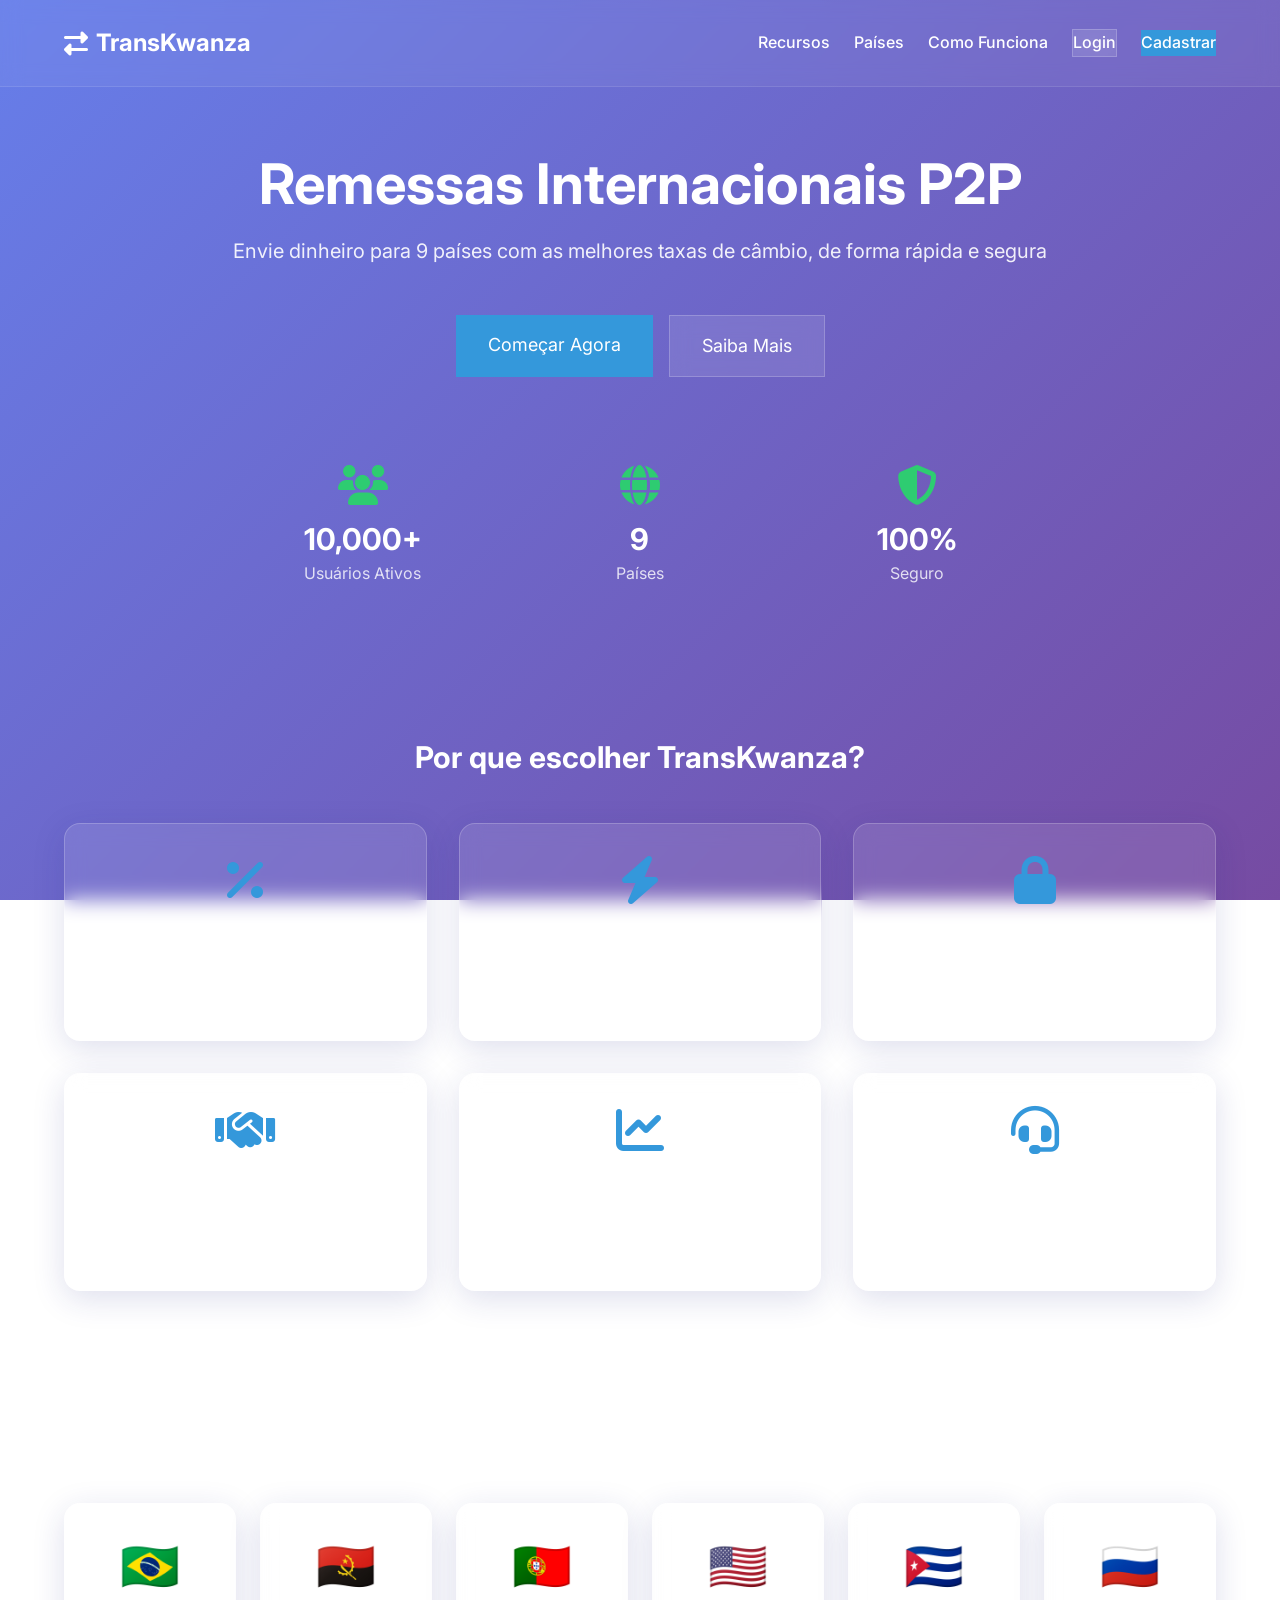
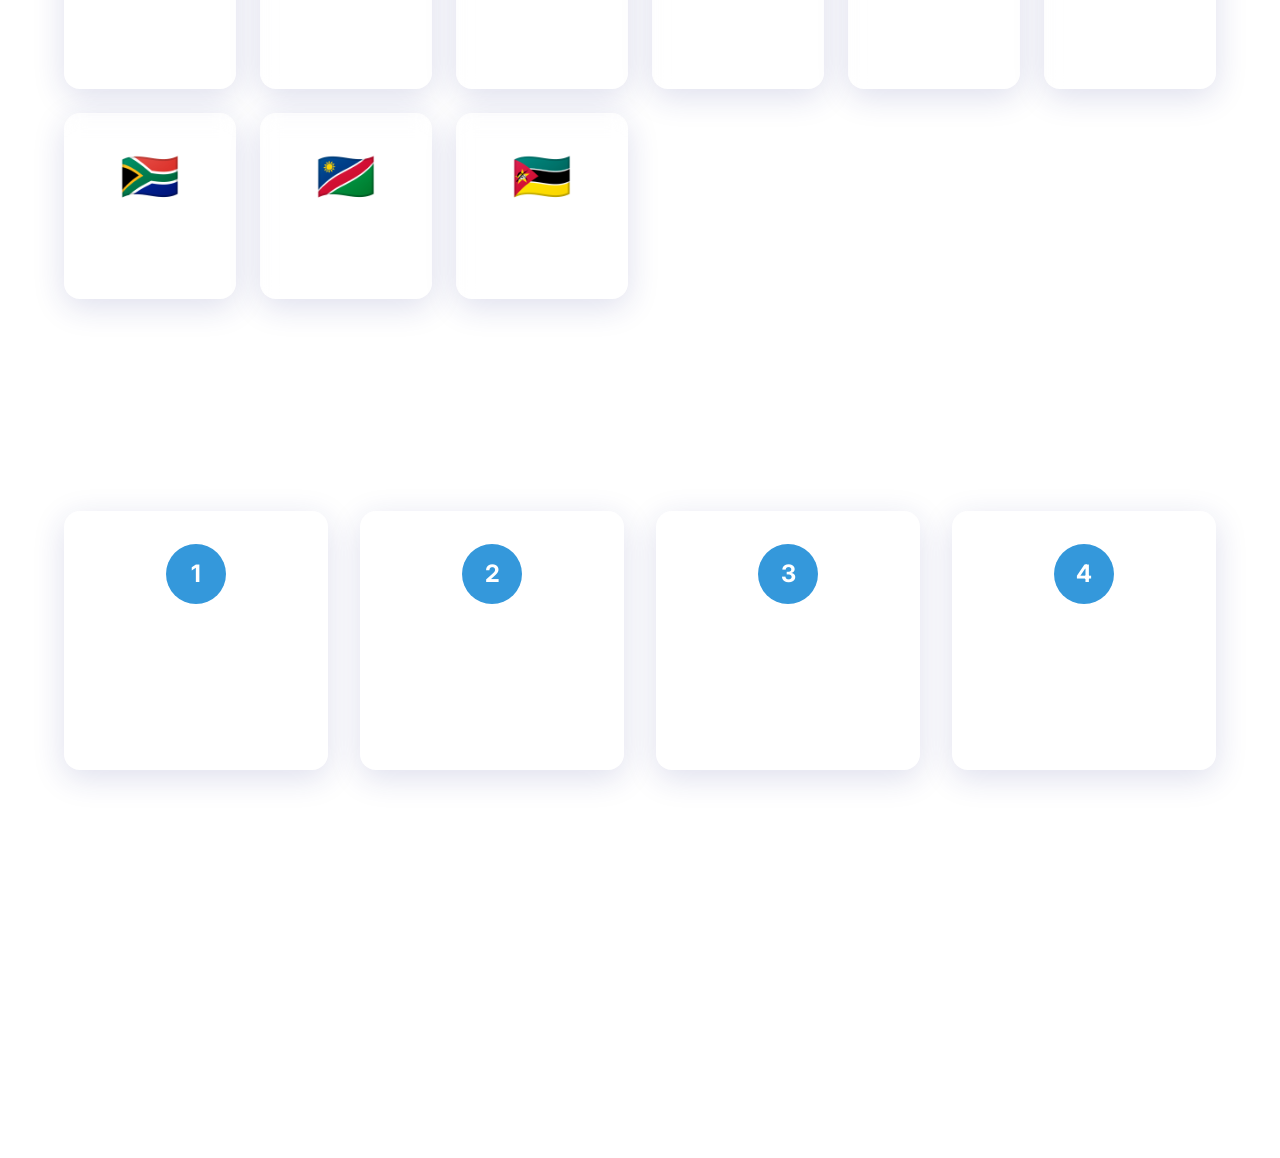
==== public_html/index.html @ 3e9f4a1c "feat: Implementação inicial do sistema TransKwanza P2P de Remessas Este commit implementa a base com" ====
<!DOCTYPE html>
<html lang="pt-BR">
<head>
    <meta charset="UTF-8">
    <meta name="viewport" content="width=device-width, initial-scale=1.0">
    <meta name="description" content="TransKwanza - Plataforma P2P de Remessas Internacionais. Envie dinheiro para 9 países com as melhores taxas.">
    <title>TransKwanza - Remessas P2P Internacionais</title>

    <!-- Fonts -->
    <link rel="preconnect" href="https://fonts.googleapis.com">
    <link rel="preconnect" href="https://fonts.gstatic.com" crossorigin>
    <link href="https://fonts.googleapis.com/css2?family=Inter:wght@400;500;600;700&display=swap" rel="stylesheet">

    <!-- Font Awesome -->
    <link rel="stylesheet" href="https://cdnjs.cloudflare.com/ajax/libs/font-awesome/6.4.0/css/all.min.css">

    <!-- Styles -->
    <link rel="stylesheet" href="css/theme.css">
    <link rel="stylesheet" href="css/style.css">
</head>
<body>
    <!-- Header -->
    <header class="header">
        <div class="container">
            <div class="header-content">
                <div class="logo">
                    <i class="fas fa-exchange-alt"></i>
                    <span>TransKwanza</span>
                </div>
                <nav class="nav">
                    <a href="#features">Recursos</a>
                    <a href="#countries">Países</a>
                    <a href="#how-it-works">Como Funciona</a>
                    <a href="login.html" class="btn-secondary">Login</a>
                    <a href="cadastro.html" class="btn-primary">Cadastrar</a>
                </nav>
            </div>
        </div>
    </header>

    <!-- Hero Section -->
    <section class="hero">
        <div class="container">
            <div class="hero-content">
                <h1>Remessas Internacionais P2P</h1>
                <p class="hero-subtitle">Envie dinheiro para 9 países com as melhores taxas de câmbio, de forma rápida e segura</p>
                <div class="hero-buttons">
                    <a href="cadastro.html" class="btn-primary btn-large">Começar Agora</a>
                    <a href="#how-it-works" class="btn-secondary btn-large">Saiba Mais</a>
                </div>
                <div class="hero-stats">
                    <div class="stat">
                        <i class="fas fa-users"></i>
                        <h3>10,000+</h3>
                        <p>Usuários Ativos</p>
                    </div>
                    <div class="stat">
                        <i class="fas fa-globe"></i>
                        <h3>9</h3>
                        <p>Países</p>
                    </div>
                    <div class="stat">
                        <i class="fas fa-shield-alt"></i>
                        <h3>100%</h3>
                        <p>Seguro</p>
                    </div>
                </div>
            </div>
        </div>
    </section>

    <!-- Features -->
    <section id="features" class="features">
        <div class="container">
            <h2 class="section-title">Por que escolher TransKwanza?</h2>
            <div class="features-grid">
                <div class="feature-card glass-card">
                    <i class="fas fa-percentage"></i>
                    <h3>Taxas Baixas</h3>
                    <p>Apenas 3% de taxa em todas as transações</p>
                </div>
                <div class="feature-card glass-card">
                    <i class="fas fa-bolt"></i>
                    <h3>Rápido e Fácil</h3>
                    <p>Transações aprovadas em até 24 horas</p>
                </div>
                <div class="feature-card glass-card">
                    <i class="fas fa-lock"></i>
                    <h3>Seguro</h3>
                    <p>Sistema KYC e anti-fraude integrado</p>
                </div>
                <div class="feature-card glass-card">
                    <i class="fas fa-handshake"></i>
                    <h3>P2P</h3>
                    <p>Conecte-se diretamente com outros usuários</p>
                </div>
                <div class="feature-card glass-card">
                    <i class="fas fa-chart-line"></i>
                    <h3>Melhores Taxas</h3>
                    <p>Você define sua taxa de câmbio</p>
                </div>
                <div class="feature-card glass-card">
                    <i class="fas fa-headset"></i>
                    <h3>Suporte 24/7</h3>
                    <p>Equipe pronta para ajudar</p>
                </div>
            </div>
        </div>
    </section>

    <!-- Countries -->
    <section id="countries" class="countries">
        <div class="container">
            <h2 class="section-title">9 Países Suportados</h2>
            <div class="countries-grid">
                <div class="country-card glass-card">
                    <span class="flag">🇧🇷</span>
                    <h3>Brasil</h3>
                    <p>BRL - R$</p>
                </div>
                <div class="country-card glass-card">
                    <span class="flag">🇦🇴</span>
                    <h3>Angola</h3>
                    <p>AOA - Kz</p>
                </div>
                <div class="country-card glass-card">
                    <span class="flag">🇵🇹</span>
                    <h3>Portugal</h3>
                    <p>EUR - €</p>
                </div>
                <div class="country-card glass-card">
                    <span class="flag">🇺🇸</span>
                    <h3>EUA</h3>
                    <p>USD - $</p>
                </div>
                <div class="country-card glass-card">
                    <span class="flag">🇨🇺</span>
                    <h3>Cuba</h3>
                    <p>CUP - $</p>
                </div>
                <div class="country-card glass-card">
                    <span class="flag">🇷🇺</span>
                    <h3>Rússia</h3>
                    <p>RUB - ₽</p>
                </div>
                <div class="country-card glass-card">
                    <span class="flag">🇿🇦</span>
                    <h3>África do Sul</h3>
                    <p>ZAR - R</p>
                </div>
                <div class="country-card glass-card">
                    <span class="flag">🇳🇦</span>
                    <h3>Namíbia</h3>
                    <p>NAD - $</p>
                </div>
                <div class="country-card glass-card">
                    <span class="flag">🇲🇿</span>
                    <h3>Moçambique</h3>
                    <p>MZN - MT</p>
                </div>
            </div>
        </div>
    </section>

    <!-- How it Works -->
    <section id="how-it-works" class="how-it-works">
        <div class="container">
            <h2 class="section-title">Como Funciona</h2>
            <div class="steps">
                <div class="step glass-card">
                    <div class="step-number">1</div>
                    <h3>Cadastre-se</h3>
                    <p>Crie sua conta gratuitamente em menos de 2 minutos</p>
                </div>
                <div class="step glass-card">
                    <div class="step-number">2</div>
                    <h3>Verifique sua Identidade</h3>
                    <p>Envie seus documentos para aprovação (KYC)</p>
                </div>
                <div class="step glass-card">
                    <div class="step-number">3</div>
                    <h3>Crie ou Aceite Ofertas</h3>
                    <p>Encontre a melhor taxa de câmbio P2P</p>
                </div>
                <div class="step glass-card">
                    <div class="step-number">4</div>
                    <h3>Realize a Transação</h3>
                    <p>Envie o dinheiro e aguarde confirmação</p>
                </div>
            </div>
        </div>
    </section>

    <!-- Footer -->
    <footer class="footer">
        <div class="container">
            <div class="footer-content">
                <div class="footer-section">
                    <h4>TransKwanza</h4>
                    <p>Remessas internacionais P2P simples e seguras</p>
                </div>
                <div class="footer-section">
                    <h4>Links</h4>
                    <a href="termos.html">Termos de Uso</a>
                    <a href="privacidade.html">Privacidade</a>
                    <a href="suporte.html">Suporte</a>
                </div>
                <div class="footer-section">
                    <h4>Redes Sociais</h4>
                    <div class="social-links">
                        <a href="#"><i class="fab fa-facebook"></i></a>
                        <a href="#"><i class="fab fa-instagram"></i></a>
                        <a href="#"><i class="fab fa-twitter"></i></a>
                    </div>
                </div>
            </div>
            <div class="footer-bottom">
                <p>&copy; 2024 TransKwanza. Todos os direitos reservados.</p>
            </div>
        </div>
    </footer>

    <script src="js/main.js"></script>
</body>
</html>
---- public_html/css/theme.css ----
/**
 * TRANSKWANZA - Theme Variables
 * Cores, fontes e variáveis globais
 */

:root {
    /* Cores Primárias */
    --primary-color: #3498db;
    --primary-dark: #2980b9;
    --primary-light: #5dade2;

    /* Cores Secundárias */
    --secondary-color: #2ecc71;
    --secondary-dark: #27ae60;
    --secondary-light: #58d68d;

    /* Cores de Sistema */
    --error-color: #e74c3c;
    --warning-color: #f39c12;
    --info-color: #3498db;
    --success-color: #2ecc71;

    /* Cores Neutras */
    --gray-100: #f8f9fa;
    --gray-200: #e9ecef;
    --gray-300: #dee2e6;
    --gray-400: #ced4da;
    --gray-500: #adb5bd;
    --gray-600: #6c757d;
    --gray-700: #495057;
    --gray-800: #343a40;
    --gray-900: #212529;

    /* Background */
    --bg-gradient-start: #667eea;
    --bg-gradient-end: #764ba2;
    --bg-gradient: linear-gradient(135deg, var(--bg-gradient-start) 0%, var(--bg-gradient-end) 100%);

    /* Glass Effect */
    --glass-bg: rgba(255, 255, 255, 0.1);
    --glass-border: rgba(255, 255, 255, 0.2);
    --glass-shadow: 0 8px 32px 0 rgba(31, 38, 135, 0.15);
    --glass-blur: 10px;

    /* Tipografia */
    --font-family: 'Inter', -apple-system, BlinkMacSystemFont, 'Segoe UI', Roboto, sans-serif;
    --font-size-xs: 0.75rem;    /* 12px */
    --font-size-sm: 0.875rem;   /* 14px */
    --font-size-base: 1rem;     /* 16px */
    --font-size-lg: 1.125rem;   /* 18px */
    --font-size-xl: 1.25rem;    /* 20px */
    --font-size-2xl: 1.5rem;    /* 24px */
    --font-size-3xl: 1.875rem;  /* 30px */
    --font-size-4xl: 2.25rem;   /* 36px */

    --font-weight-normal: 400;
    --font-weight-medium: 500;
    --font-weight-semibold: 600;
    --font-weight-bold: 700;

    /* Espaçamento */
    --spacing-xs: 0.25rem;    /* 4px */
    --spacing-sm: 0.5rem;     /* 8px */
    --spacing-md: 1rem;       /* 16px */
    --spacing-lg: 1.5rem;     /* 24px */
    --spacing-xl: 2rem;       /* 32px */
    --spacing-2xl: 3rem;      /* 48px */
    --spacing-3xl: 4rem;      /* 64px */

    /* Border Radius */
    --radius-sm: 0.25rem;     /* 4px */
    --radius-md: 0.5rem;      /* 8px */
    --radius-lg: 1rem;        /* 16px */
    --radius-xl: 1.5rem;      /* 24px */
    --radius-full: 9999px;

    /* Shadows */
    --shadow-sm: 0 1px 2px 0 rgba(0, 0, 0, 0.05);
    --shadow-md: 0 4px 6px -1px rgba(0, 0, 0, 0.1), 0 2px 4px -1px rgba(0, 0, 0, 0.06);
    --shadow-lg: 0 10px 15px -3px rgba(0, 0, 0, 0.1), 0 4px 6px -2px rgba(0, 0, 0, 0.05);
    --shadow-xl: 0 20px 25px -5px rgba(0, 0, 0, 0.1), 0 10px 10px -5px rgba(0, 0, 0, 0.04);

    /* Transitions */
    --transition-fast: 150ms ease-in-out;
    --transition-base: 300ms ease-in-out;
    --transition-slow: 500ms ease-in-out;

    /* Z-Index */
    --z-dropdown: 1000;
    --z-sticky: 1020;
    --z-fixed: 1030;
    --z-modal-backdrop: 1040;
    --z-modal: 1050;
    --z-popover: 1060;
    --z-tooltip: 1070;
}

/* Dark Theme (futuro) */
[data-theme="dark"] {
    --bg-gradient-start: #2c3e50;
    --bg-gradient-end: #3498db;
    --glass-bg: rgba(0, 0, 0, 0.3);
}
---- public_html/css/style.css ----
/**
 * TRANSKWANZA - Global Styles
 * Estilos globais + Glassmorphism Design
 */

/* ============================================
   RESET & BASE
   ============================================ */
*, *::before, *::after {
    box-sizing: border-box;
    margin: 0;
    padding: 0;
}

html {
    scroll-behavior: smooth;
}

body {
    font-family: var(--font-family);
    font-size: var(--font-size-base);
    line-height: 1.6;
    color: var(--gray-900);
    background: var(--bg-gradient);
    background-attachment: fixed;
    min-height: 100vh;
}

/* ============================================
   GLASS MORPHISM
   ============================================ */
.glass-card {
    background: var(--glass-bg);
    backdrop-filter: blur(var(--glass-blur));
    -webkit-backdrop-filter: blur(var(--glass-blur));
    border: 1px solid var(--glass-border);
    border-radius: var(--radius-lg);
    box-shadow: var(--glass-shadow);
    transition: transform var(--transition-base), box-shadow var(--transition-base);
}

.glass-card:hover {
    transform: translateY(-2px);
    box-shadow: 0 12px 40px 0 rgba(31, 38, 135, 0.2);
}

/* ============================================
   CONTAINER & LAYOUT
   ============================================ */
.container {
    width: 100%;
    max-width: 1200px;
    margin: 0 auto;
    padding: 0 var(--spacing-lg);
}

/* ============================================
   TYPOGRAPHY
   ============================================ */
h1, h2, h3, h4, h5, h6 {
    font-weight: var(--font-weight-bold);
    line-height: 1.2;
    margin-bottom: var(--spacing-md);
    color: #fff;
}

h1 { font-size: var(--font-size-4xl); }
h2 { font-size: var(--font-size-3xl); }
h3 { font-size: var(--font-size-2xl); }
h4 { font-size: var(--font-size-xl); }

p {
    margin-bottom: var(--spacing-md);
}

a {
    color: var(--primary-color);
    text-decoration: none;
    transition: color var(--transition-fast);
}

a:hover {
    color: var(--primary-dark);
}

/* ============================================
   BUTTONS
   ============================================ */
.btn {
    display: inline-flex;
    align-items: center;
    justify-content: center;
    gap: var(--spacing-sm);
    padding: var(--spacing-sm) var(--spacing-lg);
    font-size: var(--font-size-base);
    font-weight: var(--font-weight-medium);
    border-radius: var(--radius-md);
    border: none;
    cursor: pointer;
    transition: all var(--transition-base);
    text-align: center;
    white-space: nowrap;
}

.btn-primary {
    background: var(--primary-color);
    color: #fff;
}

.btn-primary:hover {
    background: var(--primary-dark);
    transform: translateY(-1px);
    box-shadow: var(--shadow-md);
}

.btn-secondary {
    background: var(--glass-bg);
    color: #fff;
    border: 1px solid var(--glass-border);
    backdrop-filter: blur(10px);
}

.btn-secondary:hover {
    background: rgba(255, 255, 255, 0.2);
}

.btn-large {
    padding: var(--spacing-md) var(--spacing-xl);
    font-size: var(--font-size-lg);
}

.btn-block {
    width: 100%;
}

/* ============================================
   HEADER
   ============================================ */
.header {
    padding: var(--spacing-lg) 0;
    position: sticky;
    top: 0;
    z-index: var(--z-sticky);
    background: rgba(255, 255, 255, 0.05);
    backdrop-filter: blur(10px);
    border-bottom: 1px solid rgba(255, 255, 255, 0.1);
}

.header-content {
    display: flex;
    justify-content: space-between;
    align-items: center;
}

.logo {
    display: flex;
    align-items: center;
    gap: var(--spacing-sm);
    font-size: var(--font-size-2xl);
    font-weight: var(--font-weight-bold);
    color: #fff;
}

.nav {
    display: flex;
    align-items: center;
    gap: var(--spacing-lg);
}

.nav a {
    color: #fff;
    font-weight: var(--font-weight-medium);
}

/* ============================================
   HERO SECTION
   ============================================ */
.hero {
    padding: var(--spacing-3xl) 0;
    text-align: center;
}

.hero-content h1 {
    font-size: 3.5rem;
    margin-bottom: var(--spacing-md);
}

.hero-subtitle {
    font-size: var(--font-size-xl);
    color: rgba(255, 255, 255, 0.9);
    margin-bottom: var(--spacing-2xl);
}

.hero-buttons {
    display: flex;
    gap: var(--spacing-md);
    justify-content: center;
    margin-bottom: var(--spacing-3xl);
}

.hero-stats {
    display: grid;
    grid-template-columns: repeat(3, 1fr);
    gap: var(--spacing-xl);
    max-width: 800px;
    margin: 0 auto;
}

.stat {
    padding: var(--spacing-lg);
}

.stat i {
    font-size: 2.5rem;
    color: var(--secondary-color);
    margin-bottom: var(--spacing-md);
}

.stat h3 {
    font-size: var(--font-size-3xl);
    margin-bottom: var(--spacing-xs);
}

.stat p {
    color: rgba(255, 255, 255, 0.8);
    margin: 0;
}

/* ============================================
   FEATURES SECTION
   ============================================ */
.features, .countries, .how-it-works {
    padding: var(--spacing-3xl) 0;
}

.section-title {
    text-align: center;
    margin-bottom: var(--spacing-2xl);
    font-size: var(--font-size-3xl);
}

.features-grid {
    display: grid;
    grid-template-columns: repeat(auto-fit, minmax(280px, 1fr));
    gap: var(--spacing-xl);
}

.feature-card {
    padding: var(--spacing-xl);
    text-align: center;
}

.feature-card i {
    font-size: 3rem;
    color: var(--primary-color);
    margin-bottom: var(--spacing-md);
}

.feature-card h3 {
    margin-bottom: var(--spacing-sm);
}

.feature-card p {
    color: rgba(255, 255, 255, 0.8);
    margin: 0;
}

/* ============================================
   COUNTRIES SECTION
   ============================================ */
.countries-grid {
    display: grid;
    grid-template-columns: repeat(auto-fit, minmax(150px, 1fr));
    gap: var(--spacing-lg);
}

.country-card {
    padding: var(--spacing-lg);
    text-align: center;
}

.flag {
    font-size: 3rem;
    display: block;
    margin-bottom: var(--spacing-sm);
}

.country-card h3 {
    font-size: var(--font-size-lg);
    margin-bottom: var(--spacing-xs);
}

.country-card p {
    color: rgba(255, 255, 255, 0.7);
    margin: 0;
}

/* ============================================
   HOW IT WORKS
   ============================================ */
.steps {
    display: grid;
    grid-template-columns: repeat(auto-fit, minmax(250px, 1fr));
    gap: var(--spacing-xl);
}

.step {
    padding: var(--spacing-xl);
    text-align: center;
    position: relative;
}

.step-number {
    width: 60px;
    height: 60px;
    background: var(--primary-color);
    border-radius: 50%;
    display: flex;
    align-items: center;
    justify-content: center;
    font-size: var(--font-size-2xl);
    font-weight: var(--font-weight-bold);
    color: #fff;
    margin: 0 auto var(--spacing-md);
}

.step h3 {
    margin-bottom: var(--spacing-sm);
}

.step p {
    color: rgba(255, 255, 255, 0.8);
    margin: 0;
}

/* ============================================
   FOOTER
   ============================================ */
.footer {
    padding: var(--spacing-2xl) 0;
    border-top: 1px solid rgba(255, 255, 255, 0.1);
    color: #fff;
}

.footer-content {
    display: grid;
    grid-template-columns: repeat(auto-fit, minmax(200px, 1fr));
    gap: var(--spacing-xl);
    margin-bottom: var(--spacing-xl);
}

.footer-section h4 {
    margin-bottom: var(--spacing-md);
}

.footer-section a {
    display: block;
    color: rgba(255, 255, 255, 0.8);
    margin-bottom: var(--spacing-xs);
}

.social-links {
    display: flex;
    gap: var(--spacing-md);
}

.social-links a {
    width: 40px;
    height: 40px;
    background: var(--glass-bg);
    border-radius: 50%;
    display: flex;
    align-items: center;
    justify-content: center;
    border: 1px solid var(--glass-border);
}

.footer-bottom {
    text-align: center;
    padding-top: var(--spacing-lg);
    border-top: 1px solid rgba(255, 255, 255, 0.1);
    color: rgba(255, 255, 255, 0.6);
}

/* ============================================
   FORMS
   ============================================ */
.form-group {
    margin-bottom: var(--spacing-lg);
}

label {
    display: block;
    margin-bottom: var(--spacing-xs);
    font-weight: var(--font-weight-medium);
    color: #fff;
}

.input-group {
    position: relative;
    display: flex;
    align-items: center;
}

.input-group i {
    position: absolute;
    left: var(--spacing-md);
    color: rgba(255, 255, 255, 0.5);
}

input, select, textarea {
    width: 100%;
    padding: var(--spacing-md);
    padding-left: var(--spacing-3xl);
    background: rgba(255, 255, 255, 0.1);
    border: 1px solid rgba(255, 255, 255, 0.2);
    border-radius: var(--radius-md);
    color: #fff;
    font-size: var(--font-size-base);
    transition: all var(--transition-base);
}

input::placeholder, select option {
    color: rgba(255, 255, 255, 0.5);
}

input:focus, select:focus, textarea:focus {
    outline: none;
    border-color: var(--primary-color);
    background: rgba(255, 255, 255, 0.15);
}

/* ============================================
   RESPONSIVE
   ============================================ */
@media (max-width: 768px) {
    .nav {
        display: none;
    }

    .hero-content h1 {
        font-size: 2.5rem;
    }

    .hero-stats {
        grid-template-columns: 1fr;
    }

    .hero-buttons {
        flex-direction: column;
    }

    .footer-content {
        grid-template-columns: 1fr;
    }
}
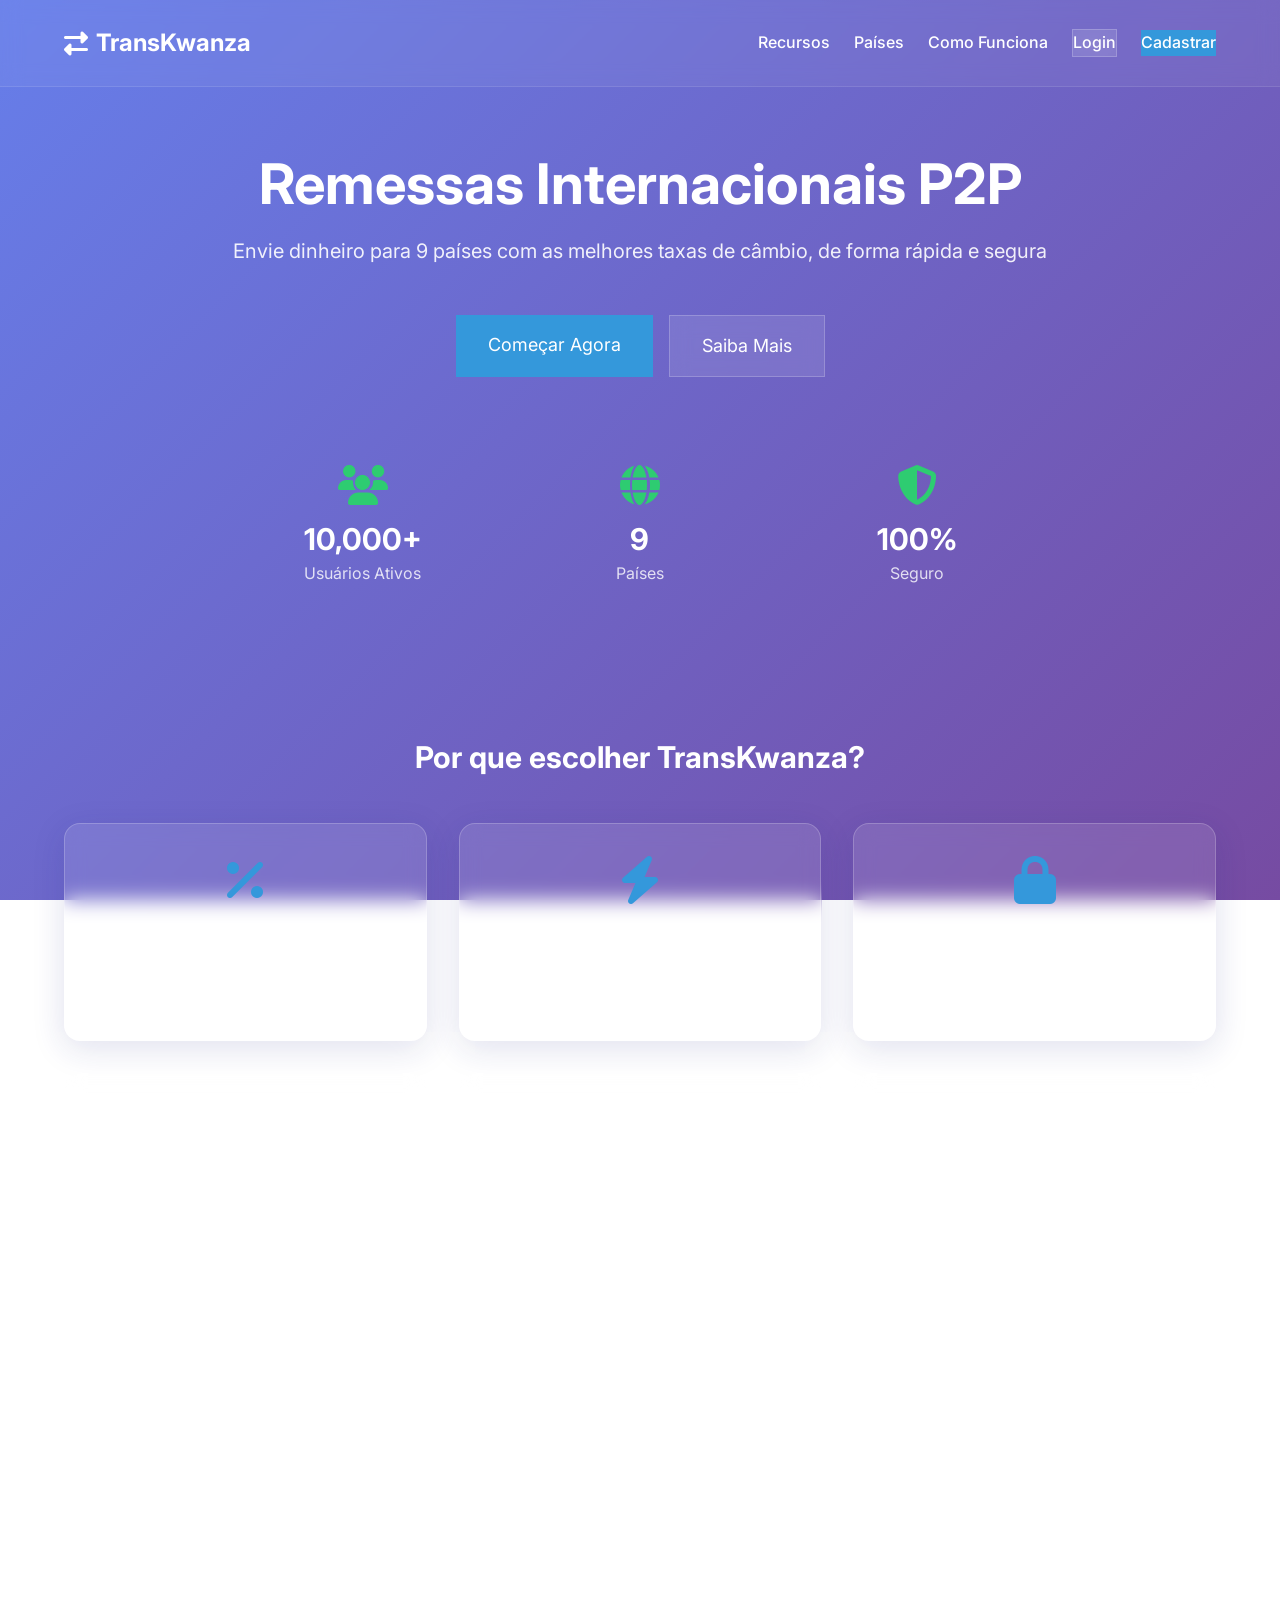
==== commit a66865cf: "feat: Sistema COMPLETO e PROFISSIONAL - TransKwanza P2P ✅ CALCULADORA DE CONVERSÃO EM TEMPO REAL - C" ====
--- a/public_html/index.html
+++ b/public_html/index.html
@@ -191,6 +191,46 @@
         </div>
     </section>
 
+    <!-- Currency Calculator -->
+    <section id="calculator" class="calculator-section">
+        <div class="container">
+            <h2 class="section-title">Calculadora de Conversão</h2>
+            <p style="text-align: center; color: rgba(255,255,255,0.8); margin-bottom: 2rem;">
+                Simule quanto você vai receber em tempo real
+            </p>
+
+            <div id="currencyCalculator" class="calculator-card glass-card">
+                <div class="calculator-inputs">
+                    <div class="input-group-calc">
+                        <label>Você envia:</label>
+                        <input type="number" id="calcAmount" min="1" step="0.01" placeholder="1000">
+                        <select id="calcFrom"></select>
+                    </div>
+
+                    <button id="swapCurrencies" class="swap-btn" title="Trocar moedas">
+                        <i class="fas fa-exchange-alt"></i>
+                    </button>
+
+                    <div class="input-group-calc">
+                        <label>Destinatário recebe:</label>
+                        <select id="calcTo"></select>
+                    </div>
+                </div>
+
+                <div id="calcResult" class="calc-result"></div>
+                <div id="calcRate" class="calc-info"></div>
+                <div id="calcFee" class="calc-info"></div>
+
+                <div style="text-align: center; margin-top: 2rem;">
+                    <a href="cadastro.html" class="btn-primary btn-large">
+                        <i class="fas fa-rocket"></i>
+                        Começar Agora
+                    </a>
+                </div>
+            </div>
+        </div>
+    </section>
+
     <!-- Footer -->
     <footer class="footer">
         <div class="container">
@@ -221,5 +261,6 @@
     </footer>
 
     <script src="js/main.js"></script>
+    <script src="js/currency.js"></script>
 </body>
 </html>
--- a/public_html/css/style.css
+++ b/public_html/css/style.css
@@ -431,6 +431,133 @@
 }
 
 /* ============================================
+   CALCULATOR SECTION
+   ============================================ */
+.calculator-section {
+    padding: var(--spacing-3xl) 0;
+}
+
+.calculator-card {
+    max-width: 700px;
+    margin: 0 auto;
+    padding: var(--spacing-2xl);
+}
+
+.calculator-inputs {
+    display: grid;
+    grid-template-columns: 1fr auto 1fr;
+    gap: var(--spacing-lg);
+    align-items: end;
+    margin-bottom: var(--spacing-xl);
+}
+
+.input-group-calc {
+    display: flex;
+    flex-direction: column;
+    gap: var(--spacing-sm);
+}
+
+.input-group-calc label {
+    font-weight: var(--font-weight-semibold);
+    color: rgba(255, 255, 255, 0.9);
+}
+
+.input-group-calc input,
+.input-group-calc select {
+    padding: var(--spacing-md);
+    background: rgba(255, 255, 255, 0.1);
+    border: 1px solid rgba(255, 255, 255, 0.2);
+    border-radius: var(--radius-md);
+    color: #fff;
+    font-size: var(--font-size-lg);
+}
+
+.swap-btn {
+    background: rgba(255, 255, 255, 0.1);
+    border: 1px solid rgba(255, 255, 255, 0.2);
+    border-radius: 50%;
+    width: 50px;
+    height: 50px;
+    display: flex;
+    align-items: center;
+    justify-content: center;
+    color: #fff;
+    cursor: pointer;
+    transition: all var(--transition-base);
+}
+
+.swap-btn:hover {
+    background: rgba(255, 255, 255, 0.2);
+    transform: rotate(180deg);
+}
+
+.calc-result {
+    background: rgba(255, 255, 255, 0.05);
+    padding: var(--spacing-xl);
+    border-radius: var(--radius-lg);
+    margin-bottom: var(--spacing-md);
+}
+
+.calc-result-box {
+    margin-bottom: var(--spacing-md);
+}
+
+.calc-result-box.highlight {
+    background: linear-gradient(135deg, var(--primary-color), var(--secondary-color));
+    padding: var(--spacing-lg);
+    border-radius: var(--radius-md);
+}
+
+.calc-label {
+    font-size: var(--font-size-sm);
+    color: rgba(255, 255, 255, 0.7);
+    margin-bottom: var(--spacing-xs);
+}
+
+.calc-label-small {
+    font-size: var(--font-size-xs);
+    color: rgba(255, 255, 255, 0.6);
+    margin: 0;
+}
+
+.calc-value {
+    font-size: var(--font-size-2xl);
+    font-weight: var(--font-weight-bold);
+    color: #fff;
+    margin: 0;
+}
+
+.calc-value-large {
+    font-size: var(--font-size-3xl);
+    font-weight: var(--font-weight-bold);
+    color: #fff;
+    margin: 0;
+}
+
+.calc-arrow {
+    text-align: center;
+    color: rgba(255, 255, 255, 0.5);
+    font-size: var(--font-size-2xl);
+    margin: var(--spacing-md) 0;
+}
+
+.calc-info {
+    background: rgba(255, 255, 255, 0.05);
+    padding: var(--spacing-md);
+    border-radius: var(--radius-md);
+    margin-bottom: var(--spacing-sm);
+    color: rgba(255, 255, 255, 0.8);
+    display: flex;
+    align-items: center;
+    gap: var(--spacing-sm);
+}
+
+.text-error {
+    color: var(--error-color);
+    text-align: center;
+}
+
+/* ============================================
    RESPONSIVE
    ============================================ */
 @media (max-width: 768px) {
@@ -450,6 +577,17 @@
         flex-direction: column;
     }
 
+    .calculator-inputs {
+        grid-template-columns: 1fr;
+        gap: var(--spacing-md);
+    }
+
+    .swap-btn {
+        width: 100%;
+        border-radius: var(--radius-md);
+        height: 40px;
+    }
+
     .footer-content {
         grid-template-columns: 1fr;
     }
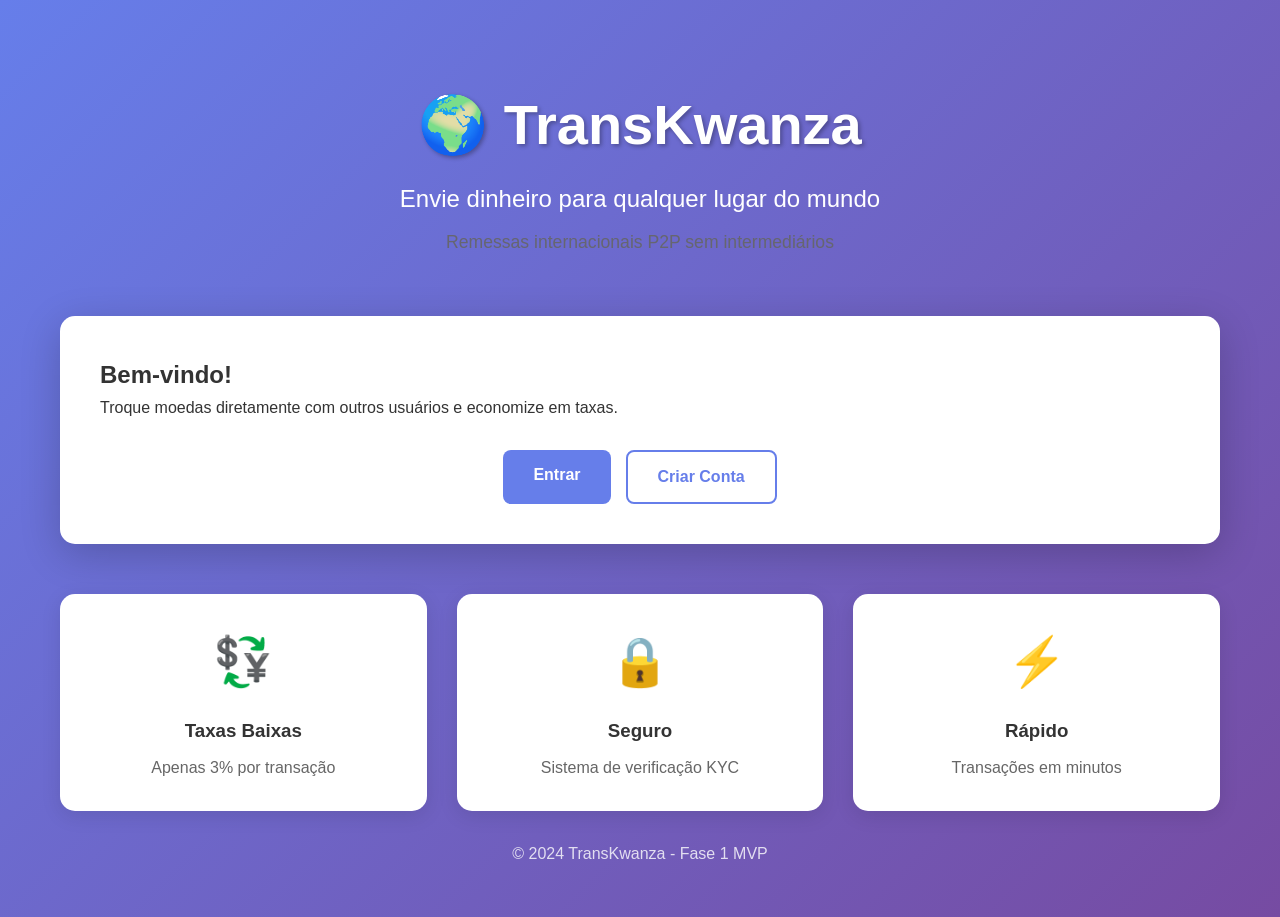
==== commit 480260e6: "feat: FASE 1 - Autenticação Básica (MVP Incremental) 🎯 RECOMEÇO COM ABORDAGEM MVP  Resetamos o proje" ====
--- a/public_html/index.html
+++ b/public_html/index.html
@@ -3,264 +3,50 @@
 <head>
     <meta charset="UTF-8">
     <meta name="viewport" content="width=device-width, initial-scale=1.0">
-    <meta name="description" content="TransKwanza - Plataforma P2P de Remessas Internacionais. Envie dinheiro para 9 países com as melhores taxas.">
-    <title>TransKwanza - Remessas P2P Internacionais</title>
-
-    <!-- Fonts -->
-    <link rel="preconnect" href="https://fonts.googleapis.com">
-    <link rel="preconnect" href="https://fonts.gstatic.com" crossorigin>
-    <link href="https://fonts.googleapis.com/css2?family=Inter:wght@400;500;600;700&display=swap" rel="stylesheet">
-
-    <!-- Font Awesome -->
-    <link rel="stylesheet" href="https://cdnjs.cloudflare.com/ajax/libs/font-awesome/6.4.0/css/all.min.css">
-
-    <!-- Styles -->
-    <link rel="stylesheet" href="css/theme.css">
+    <title>TransKwanza - Remessas P2P</title>
     <link rel="stylesheet" href="css/style.css">
 </head>
 <body>
-    <!-- Header -->
-    <header class="header">
-        <div class="container">
-            <div class="header-content">
-                <div class="logo">
-                    <i class="fas fa-exchange-alt"></i>
-                    <span>TransKwanza</span>
-                </div>
-                <nav class="nav">
-                    <a href="#features">Recursos</a>
-                    <a href="#countries">Países</a>
-                    <a href="#how-it-works">Como Funciona</a>
-                    <a href="login.html" class="btn-secondary">Login</a>
-                    <a href="cadastro.html" class="btn-primary">Cadastrar</a>
-                </nav>
-            </div>
-        </div>
-    </header>
+    <div class="container">
+        <header class="hero">
+            <h1>🌍 TransKwanza</h1>
+            <p class="tagline">Envie dinheiro para qualquer lugar do mundo</p>
+            <p class="subtitle">Remessas internacionais P2P sem intermediários</p>
+        </header>
 
-    <!-- Hero Section -->
-    <section class="hero">
-        <div class="container">
-            <div class="hero-content">
-                <h1>Remessas Internacionais P2P</h1>
-                <p class="hero-subtitle">Envie dinheiro para 9 países com as melhores taxas de câmbio, de forma rápida e segura</p>
-                <div class="hero-buttons">
-                    <a href="cadastro.html" class="btn-primary btn-large">Começar Agora</a>
-                    <a href="#how-it-works" class="btn-secondary btn-large">Saiba Mais</a>
-                </div>
-                <div class="hero-stats">
-                    <div class="stat">
-                        <i class="fas fa-users"></i>
-                        <h3>10,000+</h3>
-                        <p>Usuários Ativos</p>
-                    </div>
-                    <div class="stat">
-                        <i class="fas fa-globe"></i>
-                        <h3>9</h3>
-                        <p>Países</p>
-                    </div>
-                    <div class="stat">
-                        <i class="fas fa-shield-alt"></i>
-                        <h3>100%</h3>
-                        <p>Seguro</p>
-                    </div>
+        <main class="main-content">
+            <div class="card">
+                <h2>Bem-vindo!</h2>
+                <p>Troque moedas diretamente com outros usuários e economize em taxas.</p>
+
+                <div class="button-group">
+                    <a href="login.html" class="btn btn-primary">Entrar</a>
+                    <a href="cadastro.html" class="btn btn-secondary">Criar Conta</a>
                 </div>
             </div>
-        </div>
-    </section>
 
-    <!-- Features -->
-    <section id="features" class="features">
-        <div class="container">
-            <h2 class="section-title">Por que escolher TransKwanza?</h2>
-            <div class="features-grid">
-                <div class="feature-card glass-card">
-                    <i class="fas fa-percentage"></i>
+            <div class="features">
+                <div class="feature">
+                    <span class="icon">💱</span>
                     <h3>Taxas Baixas</h3>
-                    <p>Apenas 3% de taxa em todas as transações</p>
+                    <p>Apenas 3% por transação</p>
                 </div>
-                <div class="feature-card glass-card">
-                    <i class="fas fa-bolt"></i>
-                    <h3>Rápido e Fácil</h3>
-                    <p>Transações aprovadas em até 24 horas</p>
+                <div class="feature">
+                    <span class="icon">🔒</span>
+                    <h3>Seguro</h3>
+                    <p>Sistema de verificação KYC</p>
                 </div>
-                <div class="feature-card glass-card">
-                    <i class="fas fa-lock"></i>
-                    <h3>Seguro</h3>
-                    <p>Sistema KYC e anti-fraude integrado</p>
-                </div>
-                <div class="feature-card glass-card">
-                    <i class="fas fa-handshake"></i>
-                    <h3>P2P</h3>
-                    <p>Conecte-se diretamente com outros usuários</p>
-                </div>
-                <div class="feature-card glass-card">
-                    <i class="fas fa-chart-line"></i>
-                    <h3>Melhores Taxas</h3>
-                    <p>Você define sua taxa de câmbio</p>
-                </div>
-                <div class="feature-card glass-card">
-                    <i class="fas fa-headset"></i>
-                    <h3>Suporte 24/7</h3>
-                    <p>Equipe pronta para ajudar</p>
+                <div class="feature">
+                    <span class="icon">⚡</span>
+                    <h3>Rápido</h3>
+                    <p>Transações em minutos</p>
                 </div>
             </div>
-        </div>
-    </section>
+        </main>
 
-    <!-- Countries -->
-    <section id="countries" class="countries">
-        <div class="container">
-            <h2 class="section-title">9 Países Suportados</h2>
-            <div class="countries-grid">
-                <div class="country-card glass-card">
-                    <span class="flag">🇧🇷</span>
-                    <h3>Brasil</h3>
-                    <p>BRL - R$</p>
-                </div>
-                <div class="country-card glass-card">
-                    <span class="flag">🇦🇴</span>
-                    <h3>Angola</h3>
-                    <p>AOA - Kz</p>
-                </div>
-                <div class="country-card glass-card">
-                    <span class="flag">🇵🇹</span>
-                    <h3>Portugal</h3>
-                    <p>EUR - €</p>
-                </div>
-                <div class="country-card glass-card">
-                    <span class="flag">🇺🇸</span>
-                    <h3>EUA</h3>
-                    <p>USD - $</p>
-                </div>
-                <div class="country-card glass-card">
-                    <span class="flag">🇨🇺</span>
-                    <h3>Cuba</h3>
-                    <p>CUP - $</p>
-                </div>
-                <div class="country-card glass-card">
-                    <span class="flag">🇷🇺</span>
-                    <h3>Rússia</h3>
-                    <p>RUB - ₽</p>
-                </div>
-                <div class="country-card glass-card">
-                    <span class="flag">🇿🇦</span>
-                    <h3>África do Sul</h3>
-                    <p>ZAR - R</p>
-                </div>
-                <div class="country-card glass-card">
-                    <span class="flag">🇳🇦</span>
-                    <h3>Namíbia</h3>
-                    <p>NAD - $</p>
-                </div>
-                <div class="country-card glass-card">
-                    <span class="flag">🇲🇿</span>
-                    <h3>Moçambique</h3>
-                    <p>MZN - MT</p>
-                </div>
-            </div>
-        </div>
-    </section>
-
-    <!-- How it Works -->
-    <section id="how-it-works" class="how-it-works">
-        <div class="container">
-            <h2 class="section-title">Como Funciona</h2>
-            <div class="steps">
-                <div class="step glass-card">
-                    <div class="step-number">1</div>
-                    <h3>Cadastre-se</h3>
-                    <p>Crie sua conta gratuitamente em menos de 2 minutos</p>
-                </div>
-                <div class="step glass-card">
-                    <div class="step-number">2</div>
-                    <h3>Verifique sua Identidade</h3>
-                    <p>Envie seus documentos para aprovação (KYC)</p>
-                </div>
-                <div class="step glass-card">
-                    <div class="step-number">3</div>
-                    <h3>Crie ou Aceite Ofertas</h3>
-                    <p>Encontre a melhor taxa de câmbio P2P</p>
-                </div>
-                <div class="step glass-card">
-                    <div class="step-number">4</div>
-                    <h3>Realize a Transação</h3>
-                    <p>Envie o dinheiro e aguarde confirmação</p>
-                </div>
-            </div>
-        </div>
-    </section>
-
-    <!-- Currency Calculator -->
-    <section id="calculator" class="calculator-section">
-        <div class="container">
-            <h2 class="section-title">Calculadora de Conversão</h2>
-            <p style="text-align: center; color: rgba(255,255,255,0.8); margin-bottom: 2rem;">
-                Simule quanto você vai receber em tempo real
-            </p>
-
-            <div id="currencyCalculator" class="calculator-card glass-card">
-                <div class="calculator-inputs">
-                    <div class="input-group-calc">
-                        <label>Você envia:</label>
-                        <input type="number" id="calcAmount" min="1" step="0.01" placeholder="1000">
-                        <select id="calcFrom"></select>
-                    </div>
-
-                    <button id="swapCurrencies" class="swap-btn" title="Trocar moedas">
-                        <i class="fas fa-exchange-alt"></i>
-                    </button>
-
-                    <div class="input-group-calc">
-                        <label>Destinatário recebe:</label>
-                        <select id="calcTo"></select>
-                    </div>
-                </div>
-
-                <div id="calcResult" class="calc-result"></div>
-                <div id="calcRate" class="calc-info"></div>
-                <div id="calcFee" class="calc-info"></div>
-
-                <div style="text-align: center; margin-top: 2rem;">
-                    <a href="cadastro.html" class="btn-primary btn-large">
-                        <i class="fas fa-rocket"></i>
-                        Começar Agora
-                    </a>
-                </div>
-            </div>
-        </div>
-    </section>
-
-    <!-- Footer -->
-    <footer class="footer">
-        <div class="container">
-            <div class="footer-content">
-                <div class="footer-section">
-                    <h4>TransKwanza</h4>
-                    <p>Remessas internacionais P2P simples e seguras</p>
-                </div>
-                <div class="footer-section">
-                    <h4>Links</h4>
-                    <a href="termos.html">Termos de Uso</a>
-                    <a href="privacidade.html">Privacidade</a>
-                    <a href="suporte.html">Suporte</a>
-                </div>
-                <div class="footer-section">
-                    <h4>Redes Sociais</h4>
-                    <div class="social-links">
-                        <a href="#"><i class="fab fa-facebook"></i></a>
-                        <a href="#"><i class="fab fa-instagram"></i></a>
-                        <a href="#"><i class="fab fa-twitter"></i></a>
-                    </div>
-                </div>
-            </div>
-            <div class="footer-bottom">
-                <p>&copy; 2024 TransKwanza. Todos os direitos reservados.</p>
-            </div>
-        </div>
-    </footer>
-
-    <script src="js/main.js"></script>
-    <script src="js/currency.js"></script>
+        <footer>
+            <p>&copy; 2024 TransKwanza - Fase 1 MVP</p>
+        </footer>
+    </div>
 </body>
 </html>
--- a/public_html/css/style.css
+++ b/public_html/css/style.css
@@ -1,594 +1,314 @@
-/**
- * TRANSKWANZA - Global Styles
- * Estilos globais + Glassmorphism Design
- */
-
 /* ============================================
-   RESET & BASE
+   TRANSKWANZA - FASE 1: ESTILOS BÁSICOS
+   Design simples, bonito e responsivo
    ============================================ */
-*, *::before, *::after {
-    box-sizing: border-box;
+
+/* Reset e Base */
+* {
     margin: 0;
     padding: 0;
-}
-
-html {
-    scroll-behavior: smooth;
+    box-sizing: border-box;
 }
 
 body {
-    font-family: var(--font-family);
-    font-size: var(--font-size-base);
+    font-family: -apple-system, BlinkMacSystemFont, 'Segoe UI', Roboto, Oxygen, Ubuntu, Cantarell, sans-serif;
+    background: linear-gradient(135deg, #667eea 0%, #764ba2 100%);
+    min-height: 100vh;
+    color: #333;
     line-height: 1.6;
-    color: var(--gray-900);
-    background: var(--bg-gradient);
-    background-attachment: fixed;
-    min-height: 100vh;
-}
-
-/* ============================================
-   GLASS MORPHISM
-   ============================================ */
-.glass-card {
-    background: var(--glass-bg);
-    backdrop-filter: blur(var(--glass-blur));
-    -webkit-backdrop-filter: blur(var(--glass-blur));
-    border: 1px solid var(--glass-border);
-    border-radius: var(--radius-lg);
-    box-shadow: var(--glass-shadow);
-    transition: transform var(--transition-base), box-shadow var(--transition-base);
-}
-
-.glass-card:hover {
-    transform: translateY(-2px);
-    box-shadow: 0 12px 40px 0 rgba(31, 38, 135, 0.2);
-}
-
-/* ============================================
-   CONTAINER & LAYOUT
-   ============================================ */
+}
+
 .container {
-    width: 100%;
     max-width: 1200px;
     margin: 0 auto;
-    padding: 0 var(--spacing-lg);
-}
-
-/* ============================================
-   TYPOGRAPHY
-   ============================================ */
-h1, h2, h3, h4, h5, h6 {
-    font-weight: var(--font-weight-bold);
-    line-height: 1.2;
-    margin-bottom: var(--spacing-md);
-    color: #fff;
-}
-
-h1 { font-size: var(--font-size-4xl); }
-h2 { font-size: var(--font-size-3xl); }
-h3 { font-size: var(--font-size-2xl); }
-h4 { font-size: var(--font-size-xl); }
-
-p {
-    margin-bottom: var(--spacing-md);
-}
-
-a {
-    color: var(--primary-color);
+    padding: 20px;
+}
+
+/* Hero Section */
+.hero {
+    text-align: center;
+    padding: 60px 20px;
+    color: white;
+}
+
+.hero h1 {
+    font-size: 3.5rem;
+    margin-bottom: 10px;
+    text-shadow: 2px 2px 4px rgba(0,0,0,0.3);
+}
+
+.tagline {
+    font-size: 1.5rem;
+    margin-bottom: 10px;
+    font-weight: 300;
+}
+
+.subtitle {
+    font-size: 1.1rem;
+    opacity: 0.9;
+    color: #666;
+}
+
+/* Header Simples */
+.header-simple {
+    padding: 20px 0;
+    margin-bottom: 40px;
+}
+
+.header-simple .logo {
+    font-size: 1.8rem;
+    color: white;
     text-decoration: none;
-    transition: color var(--transition-fast);
-}
-
-a:hover {
-    color: var(--primary-dark);
-}
-
-/* ============================================
-   BUTTONS
-   ============================================ */
-.btn {
-    display: inline-flex;
-    align-items: center;
-    justify-content: center;
-    gap: var(--spacing-sm);
-    padding: var(--spacing-sm) var(--spacing-lg);
-    font-size: var(--font-size-base);
-    font-weight: var(--font-weight-medium);
-    border-radius: var(--radius-md);
-    border: none;
-    cursor: pointer;
-    transition: all var(--transition-base);
-    text-align: center;
-    white-space: nowrap;
-}
-
-.btn-primary {
-    background: var(--primary-color);
-    color: #fff;
-}
-
-.btn-primary:hover {
-    background: var(--primary-dark);
-    transform: translateY(-1px);
-    box-shadow: var(--shadow-md);
-}
-
-.btn-secondary {
-    background: var(--glass-bg);
-    color: #fff;
-    border: 1px solid var(--glass-border);
-    backdrop-filter: blur(10px);
-}
-
-.btn-secondary:hover {
-    background: rgba(255, 255, 255, 0.2);
-}
-
-.btn-large {
-    padding: var(--spacing-md) var(--spacing-xl);
-    font-size: var(--font-size-lg);
-}
-
-.btn-block {
-    width: 100%;
-}
-
-/* ============================================
-   HEADER
-   ============================================ */
-.header {
-    padding: var(--spacing-lg) 0;
-    position: sticky;
-    top: 0;
-    z-index: var(--z-sticky);
-    background: rgba(255, 255, 255, 0.05);
-    backdrop-filter: blur(10px);
-    border-bottom: 1px solid rgba(255, 255, 255, 0.1);
-}
-
-.header-content {
+    font-weight: bold;
+}
+
+/* Header Dashboard */
+.header-dashboard {
     display: flex;
     justify-content: space-between;
     align-items: center;
-}
-
-.logo {
+    padding: 20px;
+    background: white;
+    border-radius: 10px;
+    box-shadow: 0 2px 10px rgba(0,0,0,0.1);
+    margin-bottom: 30px;
+}
+
+.header-dashboard .logo {
+    font-size: 1.5rem;
+    font-weight: bold;
+    color: #667eea;
+}
+
+/* Cards */
+.card {
+    background: white;
+    border-radius: 15px;
+    padding: 40px;
+    box-shadow: 0 10px 40px rgba(0,0,0,0.2);
+    margin-bottom: 30px;
+}
+
+.auth-card {
+    max-width: 450px;
+    margin: 40px auto;
+}
+
+.auth-card h2 {
+    margin-bottom: 10px;
+    color: #333;
+}
+
+/* Formulários */
+.form-group {
+    margin-bottom: 20px;
+}
+
+.form-group label {
+    display: block;
+    margin-bottom: 8px;
+    color: #555;
+    font-weight: 500;
+}
+
+.form-group input,
+.form-group select {
+    width: 100%;
+    padding: 12px 15px;
+    border: 2px solid #e0e0e0;
+    border-radius: 8px;
+    font-size: 1rem;
+    transition: border-color 0.3s;
+}
+
+.form-group input:focus,
+.form-group select:focus {
+    outline: none;
+    border-color: #667eea;
+}
+
+/* Botões */
+.btn {
+    display: inline-block;
+    padding: 12px 30px;
+    border-radius: 8px;
+    text-decoration: none;
+    font-weight: 600;
+    cursor: pointer;
+    border: none;
+    font-size: 1rem;
+    transition: all 0.3s;
+}
+
+.btn-primary {
+    background: #667eea;
+    color: white;
+}
+
+.btn-primary:hover {
+    background: #5568d3;
+    transform: translateY(-2px);
+    box-shadow: 0 5px 15px rgba(102, 126, 234, 0.4);
+}
+
+.btn-secondary {
+    background: white;
+    color: #667eea;
+    border: 2px solid #667eea;
+}
+
+.btn-secondary:hover {
+    background: #667eea;
+    color: white;
+}
+
+.btn-block {
+    width: 100%;
+    margin-top: 10px;
+}
+
+.btn-small {
+    padding: 8px 20px;
+    font-size: 0.9rem;
+}
+
+.btn:disabled {
+    opacity: 0.6;
+    cursor: not-allowed;
+}
+
+.button-group {
     display: flex;
-    align-items: center;
-    gap: var(--spacing-sm);
-    font-size: var(--font-size-2xl);
-    font-weight: var(--font-weight-bold);
-    color: #fff;
-}
-
-.nav {
-    display: flex;
-    align-items: center;
-    gap: var(--spacing-lg);
-}
-
-.nav a {
-    color: #fff;
-    font-weight: var(--font-weight-medium);
-}
-
-/* ============================================
-   HERO SECTION
-   ============================================ */
-.hero {
-    padding: var(--spacing-3xl) 0;
+    gap: 15px;
+    margin-top: 30px;
+    justify-content: center;
+}
+
+/* Features Grid */
+.features {
+    display: grid;
+    grid-template-columns: repeat(auto-fit, minmax(250px, 1fr));
+    gap: 30px;
+    margin-top: 50px;
+}
+
+.feature {
+    background: white;
+    padding: 30px;
+    border-radius: 15px;
     text-align: center;
-}
-
-.hero-content h1 {
-    font-size: 3.5rem;
-    margin-bottom: var(--spacing-md);
-}
-
-.hero-subtitle {
-    font-size: var(--font-size-xl);
-    color: rgba(255, 255, 255, 0.9);
-    margin-bottom: var(--spacing-2xl);
-}
-
-.hero-buttons {
-    display: flex;
-    gap: var(--spacing-md);
-    justify-content: center;
-    margin-bottom: var(--spacing-3xl);
-}
-
-.hero-stats {
-    display: grid;
-    grid-template-columns: repeat(3, 1fr);
-    gap: var(--spacing-xl);
-    max-width: 800px;
-    margin: 0 auto;
-}
-
-.stat {
-    padding: var(--spacing-lg);
-}
-
-.stat i {
-    font-size: 2.5rem;
-    color: var(--secondary-color);
-    margin-bottom: var(--spacing-md);
-}
-
-.stat h3 {
-    font-size: var(--font-size-3xl);
-    margin-bottom: var(--spacing-xs);
-}
-
-.stat p {
-    color: rgba(255, 255, 255, 0.8);
-    margin: 0;
-}
-
-/* ============================================
-   FEATURES SECTION
-   ============================================ */
-.features, .countries, .how-it-works {
-    padding: var(--spacing-3xl) 0;
-}
-
-.section-title {
-    text-align: center;
-    margin-bottom: var(--spacing-2xl);
-    font-size: var(--font-size-3xl);
-}
-
-.features-grid {
-    display: grid;
-    grid-template-columns: repeat(auto-fit, minmax(280px, 1fr));
-    gap: var(--spacing-xl);
-}
-
-.feature-card {
-    padding: var(--spacing-xl);
-    text-align: center;
-}
-
-.feature-card i {
-    font-size: 3rem;
-    color: var(--primary-color);
-    margin-bottom: var(--spacing-md);
-}
-
-.feature-card h3 {
-    margin-bottom: var(--spacing-sm);
-}
-
-.feature-card p {
-    color: rgba(255, 255, 255, 0.8);
-    margin: 0;
-}
-
-/* ============================================
-   COUNTRIES SECTION
-   ============================================ */
-.countries-grid {
-    display: grid;
-    grid-template-columns: repeat(auto-fit, minmax(150px, 1fr));
-    gap: var(--spacing-lg);
-}
-
-.country-card {
-    padding: var(--spacing-lg);
-    text-align: center;
-}
-
-.flag {
+    box-shadow: 0 5px 20px rgba(0,0,0,0.1);
+}
+
+.feature .icon {
     font-size: 3rem;
     display: block;
-    margin-bottom: var(--spacing-sm);
-}
-
-.country-card h3 {
-    font-size: var(--font-size-lg);
-    margin-bottom: var(--spacing-xs);
-}
-
-.country-card p {
-    color: rgba(255, 255, 255, 0.7);
-    margin: 0;
-}
-
-/* ============================================
-   HOW IT WORKS
-   ============================================ */
-.steps {
-    display: grid;
-    grid-template-columns: repeat(auto-fit, minmax(250px, 1fr));
-    gap: var(--spacing-xl);
-}
-
-.step {
-    padding: var(--spacing-xl);
+    margin-bottom: 15px;
+}
+
+.feature h3 {
+    margin-bottom: 10px;
+    color: #333;
+}
+
+.feature p {
+    color: #666;
+}
+
+/* Mensagens */
+.message {
+    display: none;
+    padding: 12px 20px;
+    border-radius: 8px;
+    margin-top: 20px;
+    font-weight: 500;
+}
+
+.message.success {
+    background: #d4edda;
+    color: #155724;
+    border: 1px solid #c3e6cb;
+}
+
+.message.error {
+    background: #f8d7da;
+    color: #721c24;
+    border: 1px solid #f5c6cb;
+}
+
+/* Alertas */
+.alert {
+    padding: 20px;
+    border-radius: 10px;
+    margin-top: 20px;
+}
+
+.alert-info {
+    background: #e3f2fd;
+    border-left: 4px solid #2196f3;
+    color: #0d47a1;
+}
+
+.alert strong {
+    display: block;
+    margin-bottom: 5px;
+}
+
+/* User Info */
+.user-info {
+    background: #f8f9fa;
+    padding: 20px;
+    border-radius: 10px;
+    margin: 20px 0;
+}
+
+.user-info p {
+    margin-bottom: 10px;
+}
+
+/* Utilitários */
+.text-center {
     text-align: center;
-    position: relative;
-}
-
-.step-number {
-    width: 60px;
-    height: 60px;
-    background: var(--primary-color);
-    border-radius: 50%;
-    display: flex;
-    align-items: center;
-    justify-content: center;
-    font-size: var(--font-size-2xl);
-    font-weight: var(--font-weight-bold);
-    color: #fff;
-    margin: 0 auto var(--spacing-md);
-}
-
-.step h3 {
-    margin-bottom: var(--spacing-sm);
-}
-
-.step p {
-    color: rgba(255, 255, 255, 0.8);
-    margin: 0;
-}
-
-/* ============================================
-   FOOTER
-   ============================================ */
-.footer {
-    padding: var(--spacing-2xl) 0;
-    border-top: 1px solid rgba(255, 255, 255, 0.1);
-    color: #fff;
-}
-
-.footer-content {
-    display: grid;
-    grid-template-columns: repeat(auto-fit, minmax(200px, 1fr));
-    gap: var(--spacing-xl);
-    margin-bottom: var(--spacing-xl);
-}
-
-.footer-section h4 {
-    margin-bottom: var(--spacing-md);
-}
-
-.footer-section a {
-    display: block;
-    color: rgba(255, 255, 255, 0.8);
-    margin-bottom: var(--spacing-xs);
-}
-
-.social-links {
-    display: flex;
-    gap: var(--spacing-md);
-}
-
-.social-links a {
-    width: 40px;
-    height: 40px;
-    background: var(--glass-bg);
-    border-radius: 50%;
-    display: flex;
-    align-items: center;
-    justify-content: center;
-    border: 1px solid var(--glass-border);
-}
-
-.footer-bottom {
+}
+
+.mt-20 {
+    margin-top: 20px;
+}
+
+/* Footer */
+footer {
     text-align: center;
-    padding-top: var(--spacing-lg);
-    border-top: 1px solid rgba(255, 255, 255, 0.1);
-    color: rgba(255, 255, 255, 0.6);
-}
-
-/* ============================================
-   FORMS
-   ============================================ */
-.form-group {
-    margin-bottom: var(--spacing-lg);
-}
-
-label {
-    display: block;
-    margin-bottom: var(--spacing-xs);
-    font-weight: var(--font-weight-medium);
-    color: #fff;
-}
-
-.input-group {
-    position: relative;
-    display: flex;
-    align-items: center;
-}
-
-.input-group i {
-    position: absolute;
-    left: var(--spacing-md);
-    color: rgba(255, 255, 255, 0.5);
-}
-
-input, select, textarea {
-    width: 100%;
-    padding: var(--spacing-md);
-    padding-left: var(--spacing-3xl);
-    background: rgba(255, 255, 255, 0.1);
-    border: 1px solid rgba(255, 255, 255, 0.2);
-    border-radius: var(--radius-md);
-    color: #fff;
-    font-size: var(--font-size-base);
-    transition: all var(--transition-base);
-}
-
-input::placeholder, select option {
-    color: rgba(255, 255, 255, 0.5);
-}
-
-input:focus, select:focus, textarea:focus {
-    outline: none;
-    border-color: var(--primary-color);
-    background: rgba(255, 255, 255, 0.15);
-}
-
-/* ============================================
-   CALCULATOR SECTION
-   ============================================ */
-.calculator-section {
-    padding: var(--spacing-3xl) 0;
-}
-
-.calculator-card {
-    max-width: 700px;
-    margin: 0 auto;
-    padding: var(--spacing-2xl);
-}
-
-.calculator-inputs {
-    display: grid;
-    grid-template-columns: 1fr auto 1fr;
-    gap: var(--spacing-lg);
-    align-items: end;
-    margin-bottom: var(--spacing-xl);
-}
-
-.input-group-calc {
-    display: flex;
-    flex-direction: column;
-    gap: var(--spacing-sm);
-}
-
-.input-group-calc label {
-    font-weight: var(--font-weight-semibold);
-    color: rgba(255, 255, 255, 0.9);
-}
-
-.input-group-calc input,
-.input-group-calc select {
-    padding: var(--spacing-md);
-    background: rgba(255, 255, 255, 0.1);
-    border: 1px solid rgba(255, 255, 255, 0.2);
-    border-radius: var(--radius-md);
-    color: #fff;
-    font-size: var(--font-size-lg);
-}
-
-.swap-btn {
-    background: rgba(255, 255, 255, 0.1);
-    border: 1px solid rgba(255, 255, 255, 0.2);
-    border-radius: 50%;
-    width: 50px;
-    height: 50px;
-    display: flex;
-    align-items: center;
-    justify-content: center;
-    color: #fff;
-    cursor: pointer;
-    transition: all var(--transition-base);
-}
-
-.swap-btn:hover {
-    background: rgba(255, 255, 255, 0.2);
-    transform: rotate(180deg);
-}
-
-.calc-result {
-    background: rgba(255, 255, 255, 0.05);
-    padding: var(--spacing-xl);
-    border-radius: var(--radius-lg);
-    margin-bottom: var(--spacing-md);
-}
-
-.calc-result-box {
-    margin-bottom: var(--spacing-md);
-}
-
-.calc-result-box.highlight {
-    background: linear-gradient(135deg, var(--primary-color), var(--secondary-color));
-    padding: var(--spacing-lg);
-    border-radius: var(--radius-md);
-}
-
-.calc-label {
-    font-size: var(--font-size-sm);
-    color: rgba(255, 255, 255, 0.7);
-    margin-bottom: var(--spacing-xs);
-}
-
-.calc-label-small {
-    font-size: var(--font-size-xs);
-    color: rgba(255, 255, 255, 0.6);
-    margin: 0;
-}
-
-.calc-value {
-    font-size: var(--font-size-2xl);
-    font-weight: var(--font-weight-bold);
-    color: #fff;
-    margin: 0;
-}
-
-.calc-value-large {
-    font-size: var(--font-size-3xl);
-    font-weight: var(--font-weight-bold);
-    color: #fff;
-    margin: 0;
-}
-
-.calc-arrow {
-    text-align: center;
-    color: rgba(255, 255, 255, 0.5);
-    font-size: var(--font-size-2xl);
-    margin: var(--spacing-md) 0;
-}
-
-.calc-info {
-    background: rgba(255, 255, 255, 0.05);
-    padding: var(--spacing-md);
-    border-radius: var(--radius-md);
-    margin-bottom: var(--spacing-sm);
-    color: rgba(255, 255, 255, 0.8);
-    display: flex;
-    align-items: center;
-    gap: var(--spacing-sm);
-}
-
-.text-error {
-    color: var(--error-color);
-    text-align: center;
-}
-
-/* ============================================
-   RESPONSIVE
-   ============================================ */
+    padding: 30px;
+    color: white;
+    opacity: 0.8;
+}
+
+/* Links */
+a {
+    color: #667eea;
+    text-decoration: none;
+    font-weight: 500;
+}
+
+a:hover {
+    text-decoration: underline;
+}
+
+/* Responsivo */
 @media (max-width: 768px) {
-    .nav {
-        display: none;
-    }
-
-    .hero-content h1 {
+    .hero h1 {
         font-size: 2.5rem;
     }
 
-    .hero-stats {
-        grid-template-columns: 1fr;
+    .card {
+        padding: 25px;
     }
 
-    .hero-buttons {
+    .button-group {
         flex-direction: column;
     }
 
-    .calculator-inputs {
-        grid-template-columns: 1fr;
-        gap: var(--spacing-md);
+    .btn {
+        width: 100%;
     }
-
-    .swap-btn {
-        width: 100%;
-        border-radius: var(--radius-md);
-        height: 40px;
-    }
-
-    .footer-content {
-        grid-template-columns: 1fr;
-    }
-}
+}
